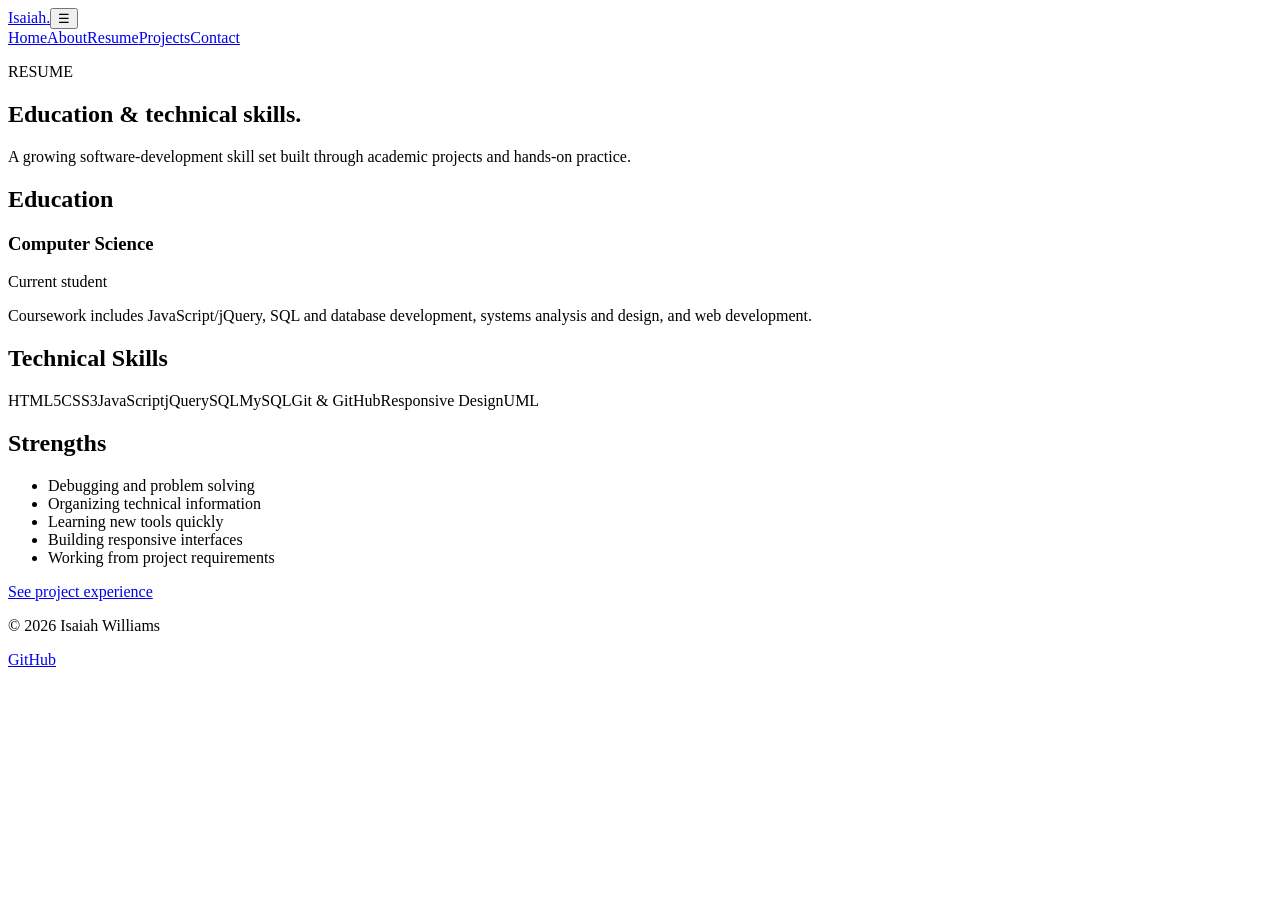
==== resume.html @ d3c9ca43 "Add portfolio resume page" ====
<!doctype html><html lang="en"><head><meta charset="utf-8"><meta name="viewport" content="width=device-width,initial-scale=1"><meta name="description" content="Resume of Isaiah Williams"><title>Resume | Isaiah Williams</title><link rel="stylesheet" href="styles.css"></head><body><header><nav class="nav container" aria-label="Main navigation"><a class="brand" href="index.html">Isaiah<span>.</span></a><button class="menu-toggle" aria-expanded="false" aria-controls="nav-links">☰</button><div id="nav-links" class="nav-links"><a href="index.html">Home</a><a href="about.html">About</a><a class="active" href="resume.html">Resume</a><a href="projects.html">Projects</a><a href="contact.html">Contact</a></div></nav></header><main class="page"><section class="page-hero"><div class="container"><p class="eyebrow">RESUME</p><h1>Education & <span>technical skills.</span></h1><p class="lead narrow">A growing software-development skill set built through academic projects and hands-on practice.</p></div></section><section class="section"><div class="container resume-grid"><div><div class="resume-block"><h2>Education</h2><div class="timeline-item"><h3>Computer Science</h3><p class="muted">Current student</p><p>Coursework includes JavaScript/jQuery, SQL and database development, systems analysis and design, and web development.</p></div></div><div class="resume-block"><h2>Technical Skills</h2><div class="skill-list"><span>HTML5</span><span>CSS3</span><span>JavaScript</span><span>jQuery</span><span>SQL</span><span>MySQL</span><span>Git & GitHub</span><span>Responsive Design</span><span>UML</span></div></div></div><aside class="resume-side"><h2>Strengths</h2><ul class="check-list"><li>Debugging and problem solving</li><li>Organizing technical information</li><li>Learning new tools quickly</li><li>Building responsive interfaces</li><li>Working from project requirements</li></ul><a class="button primary full" href="projects.html">See project experience</a></aside></div></section></main><footer><div class="container footer-inner"><p>© 2026 Isaiah Williams</p><a href="https://github.com/isaiah0713/zay">GitHub</a></div></footer><script src="script.js"></script></body></html>
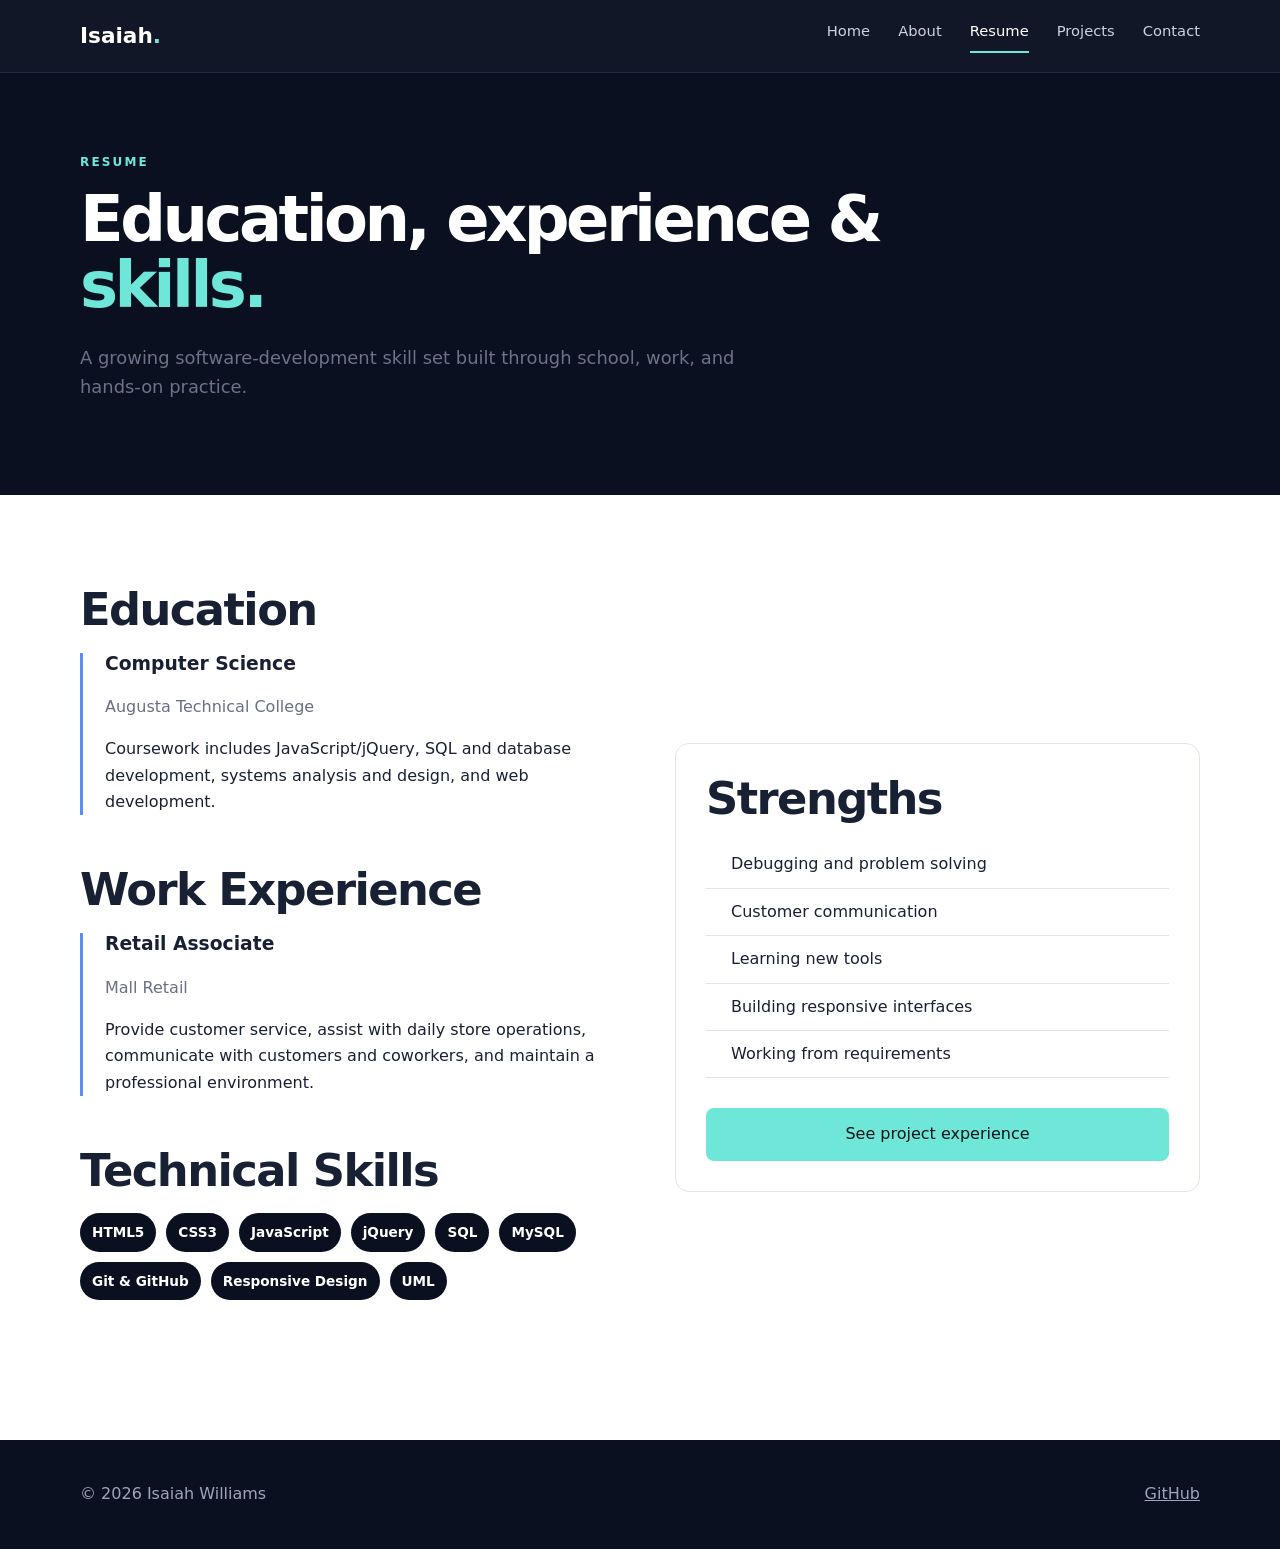
==== commit 1824af3b: "Update education and work experience" ====
--- a/resume.html
+++ b/resume.html
@@ -1 +1 @@
-<!doctype html><html lang="en"><head><meta charset="utf-8"><meta name="viewport" content="width=device-width,initial-scale=1"><meta name="description" content="Resume of Isaiah Williams"><title>Resume | Isaiah Williams</title><link rel="stylesheet" href="styles.css"></head><body><header><nav class="nav container" aria-label="Main navigation"><a class="brand" href="index.html">Isaiah<span>.</span></a><button class="menu-toggle" aria-expanded="false" aria-controls="nav-links">☰</button><div id="nav-links" class="nav-links"><a href="index.html">Home</a><a href="about.html">About</a><a class="active" href="resume.html">Resume</a><a href="projects.html">Projects</a><a href="contact.html">Contact</a></div></nav></header><main class="page"><section class="page-hero"><div class="container"><p class="eyebrow">RESUME</p><h1>Education & <span>technical skills.</span></h1><p class="lead narrow">A growing software-development skill set built through academic projects and hands-on practice.</p></div></section><section class="section"><div class="container resume-grid"><div><div class="resume-block"><h2>Education</h2><div class="timeline-item"><h3>Computer Science</h3><p class="muted">Current student</p><p>Coursework includes JavaScript/jQuery, SQL and database development, systems analysis and design, and web development.</p></div></div><div class="resume-block"><h2>Technical Skills</h2><div class="skill-list"><span>HTML5</span><span>CSS3</span><span>JavaScript</span><span>jQuery</span><span>SQL</span><span>MySQL</span><span>Git & GitHub</span><span>Responsive Design</span><span>UML</span></div></div></div><aside class="resume-side"><h2>Strengths</h2><ul class="check-list"><li>Debugging and problem solving</li><li>Organizing technical information</li><li>Learning new tools quickly</li><li>Building responsive interfaces</li><li>Working from project requirements</li></ul><a class="button primary full" href="projects.html">See project experience</a></aside></div></section></main><footer><div class="container footer-inner"><p>© 2026 Isaiah Williams</p><a href="https://github.com/isaiah0713/zay">GitHub</a></div></footer><script src="script.js"></script></body></html>+<!doctype html><html lang="en"><head><meta charset="utf-8"><meta name="viewport" content="width=device-width,initial-scale=1"><meta name="description" content="Resume of Isaiah Williams"><title>Resume | Isaiah Williams</title><link rel="stylesheet" href="styles.css"></head><body><header><nav class="nav container" aria-label="Main navigation"><a class="brand" href="index.html">Isaiah<span>.</span></a><button class="menu-toggle" aria-expanded="false" aria-controls="nav-links">☰</button><div id="nav-links" class="nav-links"><a href="index.html">Home</a><a href="about.html">About</a><a class="active" href="resume.html">Resume</a><a href="projects.html">Projects</a><a href="contact.html">Contact</a></div></nav></header><main class="page"><section class="page-hero"><div class="container"><p class="eyebrow">RESUME</p><h1>Education, experience & <span>skills.</span></h1><p class="lead narrow">A growing software-development skill set built through school, work, and hands-on practice.</p></div></section><section class="section"><div class="container resume-grid"><div><div class="resume-block"><h2>Education</h2><div class="timeline-item"><h3>Computer Science</h3><p class="muted">Augusta Technical College</p><p>Coursework includes JavaScript/jQuery, SQL and database development, systems analysis and design, and web development.</p></div></div><div class="resume-block"><h2>Work Experience</h2><div class="timeline-item"><h3>Retail Associate</h3><p class="muted">Mall Retail</p><p>Provide customer service, assist with daily store operations, communicate with customers and coworkers, and maintain a professional environment.</p></div></div><div class="resume-block"><h2>Technical Skills</h2><div class="skill-list"><span>HTML5</span><span>CSS3</span><span>JavaScript</span><span>jQuery</span><span>SQL</span><span>MySQL</span><span>Git & GitHub</span><span>Responsive Design</span><span>UML</span></div></div></div><aside class="resume-side"><h2>Strengths</h2><ul class="check-list"><li>Debugging and problem solving</li><li>Customer communication</li><li>Learning new tools</li><li>Building responsive interfaces</li><li>Working from requirements</li></ul><a class="button primary full" href="projects.html">See project experience</a></aside></div></section></main><footer><div class="container footer-inner"><p>© 2026 Isaiah Williams</p><a href="https://github.com/isaiah0713/zay">GitHub</a></div></footer><script src="script.js"></script></body></html>
--- a/styles.css
+++ b/styles.css
@@ -0,0 +1 @@
+:root{--bg:#0b1020;--surface:#121a2d;--text:#182033;--muted:#687084;--white:#fff;--accent:#6ee7d8;--blue:#5b8cff;--line:#dfe4ed;--max:1120px}*{box-sizing:border-box}html{scroll-behavior:smooth}body{margin:0;font-family:Inter,system-ui,-apple-system,"Segoe UI",sans-serif;color:var(--text);background:#fff;line-height:1.65}a{color:inherit}.container{width:min(var(--max),calc(100% - 40px));margin:auto}header{background:rgba(11,16,32,.97);color:#fff;position:sticky;top:0;z-index:10;border-bottom:1px solid #202a40}.nav{height:72px;display:flex;align-items:center;justify-content:space-between}.brand{font-size:1.35rem;font-weight:800;text-decoration:none}.brand span,h1 span{color:var(--accent)}.nav-links{display:flex;gap:28px}.nav-links a{font-size:.92rem;text-decoration:none;color:#cbd2e1}.nav-links a:hover,.nav-links a.active{color:#fff}.nav-links a.active{border-bottom:2px solid var(--accent);padding-bottom:8px}.menu-toggle{display:none;background:none;border:0;color:#fff;font-size:1.5rem}.hero{background:var(--bg);color:#fff;padding:110px 0 100px}.hero-grid{display:grid;grid-template-columns:1.1fr .9fr;gap:70px;align-items:center}.eyebrow{font-size:.75rem;letter-spacing:.18em;font-weight:800;color:#61708e;margin:0 0 14px}.hero .eyebrow,.page-hero .eyebrow{color:var(--accent)}h1{font-size:clamp(2.7rem,6vw,5.4rem);line-height:1.03;letter-spacing:-.055em;margin:0 0 24px}h2{font-size:clamp(1.8rem,4vw,2.8rem);line-height:1.1;letter-spacing:-.035em;margin:0 0 18px}h3{line-height:1.2}.lead{font-size:1.12rem;color:#b9c2d4;max-width:650px}.lead.narrow{max-width:700px;color:#69738a}.button-row{display:flex;gap:14px;margin-top:30px;flex-wrap:wrap}.button{display:inline-block;padding:12px 20px;border-radius:8px;text-decoration:none;font-weight:750;border:1px solid transparent;cursor:pointer;font:inherit}.button.primary{background:var(--accent);color:#07131b}.button.secondary{border-color:#44506a;color:#fff}.button:hover{transform:translateY(-1px)}.hero-card{background:linear-gradient(145deg,#18233c,#0e1527);border:1px solid #273552;padding:18px;border-radius:16px}.code-window{background:#080d18;border-radius:10px;overflow:hidden}.window-bar{height:38px;display:flex;align-items:center;gap:6px;padding:0 12px;color:#7f8aa0;font-size:.75rem;border-bottom:1px solid #1e2940}.window-bar i{width:8px;height:8px;border-radius:50%;background:#4b556a}.window-bar span{margin-left:auto}.code-window pre{margin:0;padding:24px;overflow:auto;color:#c7d2e8;font-size:.82rem}.section{padding:90px 0}.section.alt{background:#f5f7fb}.dark{background:var(--bg);color:#fff}.dark p{color:#aeb8cb}.section-heading{margin-bottom:35px}.feature-grid,.project-grid{display:grid;grid-template-columns:repeat(3,1fr);gap:20px}.feature-card,.project-card,.quote-card,.resume-side,.contact-form{border:1px solid var(--line);border-radius:14px;background:#fff}.feature-card{padding:28px}.feature-card p,.project-body>p{color:var(--muted)}.icon{font-weight:800;color:#52627f;margin-bottom:35px}.split,.about-grid,.resume-grid,.contact-grid{display:grid;grid-template-columns:1fr 1fr;gap:70px;align-items:center}.split>p{font-size:1.15rem}.page-hero{background:var(--bg);color:#fff;padding:80px 0 75px}.page-hero h1{font-size:clamp(2.6rem,5vw,4.6rem);max-width:850px}.about-grid p{max-width:680px;color:var(--muted)}.quote-card{padding:35px;background:var(--bg);color:#fff;border-color:#26334d}.quote{font-size:1.65rem;line-height:1.25;margin:0 0 15px}.muted{color:var(--muted)}.quote-card .muted{color:#9aa6bb}.tag-list,.skill-list,.tech{display:flex;flex-wrap:wrap;gap:10px}.tag-list span,.skill-list span,.tech span{padding:8px 12px;border-radius:999px;background:#e9eef6;color:#35415a;font-size:.85rem;font-weight:700}.resume-block{margin-bottom:50px}.timeline-item{border-left:3px solid var(--blue);padding-left:22px}.skill-list span{background:var(--bg);color:#fff}.resume-side{padding:30px}.check-list{padding:0;margin:0 0 30px;list-style:none}.check-list li{padding:10px 0 10px 25px;border-bottom:1px solid var(--line)}.full{width:100%;text-align:center}.project-card{overflow:hidden;display:flex;flex-direction:column}.project-shot{height:205px;padding:25px;display:flex;flex-direction:column;justify-content:flex-end;background:linear-gradient(135deg,#101a31,#263b65);color:#fff}.project-shot span{color:var(--accent);font-weight:800;font-size:.78rem;letter-spacing:.1em}.project-shot strong{font-size:1.5rem;margin-top:8px}.sql-shot{background:linear-gradient(135deg,#101a31,#31506e)}.sys-shot{background:linear-gradient(135deg,#111b2e,#315c5c)}.project-body{padding:25px;display:flex;flex-direction:column;flex:1}.project-type{font-size:.72rem!important;font-weight:800;letter-spacing:.13em;color:#53617b!important;margin-bottom:7px}.project-body h2{font-size:1.45rem}.project-body h3{font-size:1rem;margin:22px 0 4px}.project-body .tech{margin-top:8px}.project-body .tech span{font-size:.7rem;padding:5px 8px}.text-link{margin-top:auto;padding-top:22px;color:#315ed8;font-weight:800;text-decoration:none}.contact-grid{align-items:start}.contact-links{display:grid;gap:12px;margin-top:30px}.contact-links a{display:flex;flex-direction:column;padding:18px;border:1px solid var(--line);border-radius:10px;text-decoration:none}.contact-links span{color:var(--muted);font-size:.9rem}.contact-form{padding:30px}.contact-form label{display:block;font-weight:750;margin-bottom:7px}.contact-form input,.contact-form textarea{width:100%;padding:12px;border:1px solid #cbd2df;border-radius:8px;font:inherit;margin-bottom:18px}.contact-form input:focus,.contact-form textarea:focus{outline:3px solid rgba(91,140,255,.2);border-color:var(--blue)}.form-note{font-size:.8rem;color:var(--muted)}footer{background:var(--bg);color:#9aa6bb;padding:25px 0}.footer-inner{display:flex;justify-content:space-between;align-items:center}.footer a{color:#fff;text-decoration:none}.footer p{margin:0;font-size:.85rem}@media(max-width:850px){.hero-grid,.split,.about-grid,.resume-grid,.contact-grid{grid-template-columns:1fr;gap:35px}.feature-grid,.project-grid{grid-template-columns:1fr 1fr}.nav-links{position:absolute;top:72px;left:0;right:0;background:var(--bg);display:none;flex-direction:column;padding:20px}.nav-links.open{display:flex}.nav-links a.active{border:0}.menu-toggle{display:block}}@media(max-width:560px){.container{width:calc(100% - 28px)}.feature-grid,.project-grid{grid-template-columns:1fr}.section{padding:65px 0}.hero{padding:65px 0}.button{width:100%;text-align:center}.footer-inner{flex-direction:column;gap:5px}.code-window pre{font-size:.72rem}}@media(prefers-reduced-motion:reduce){html{scroll-behavior:auto}}
